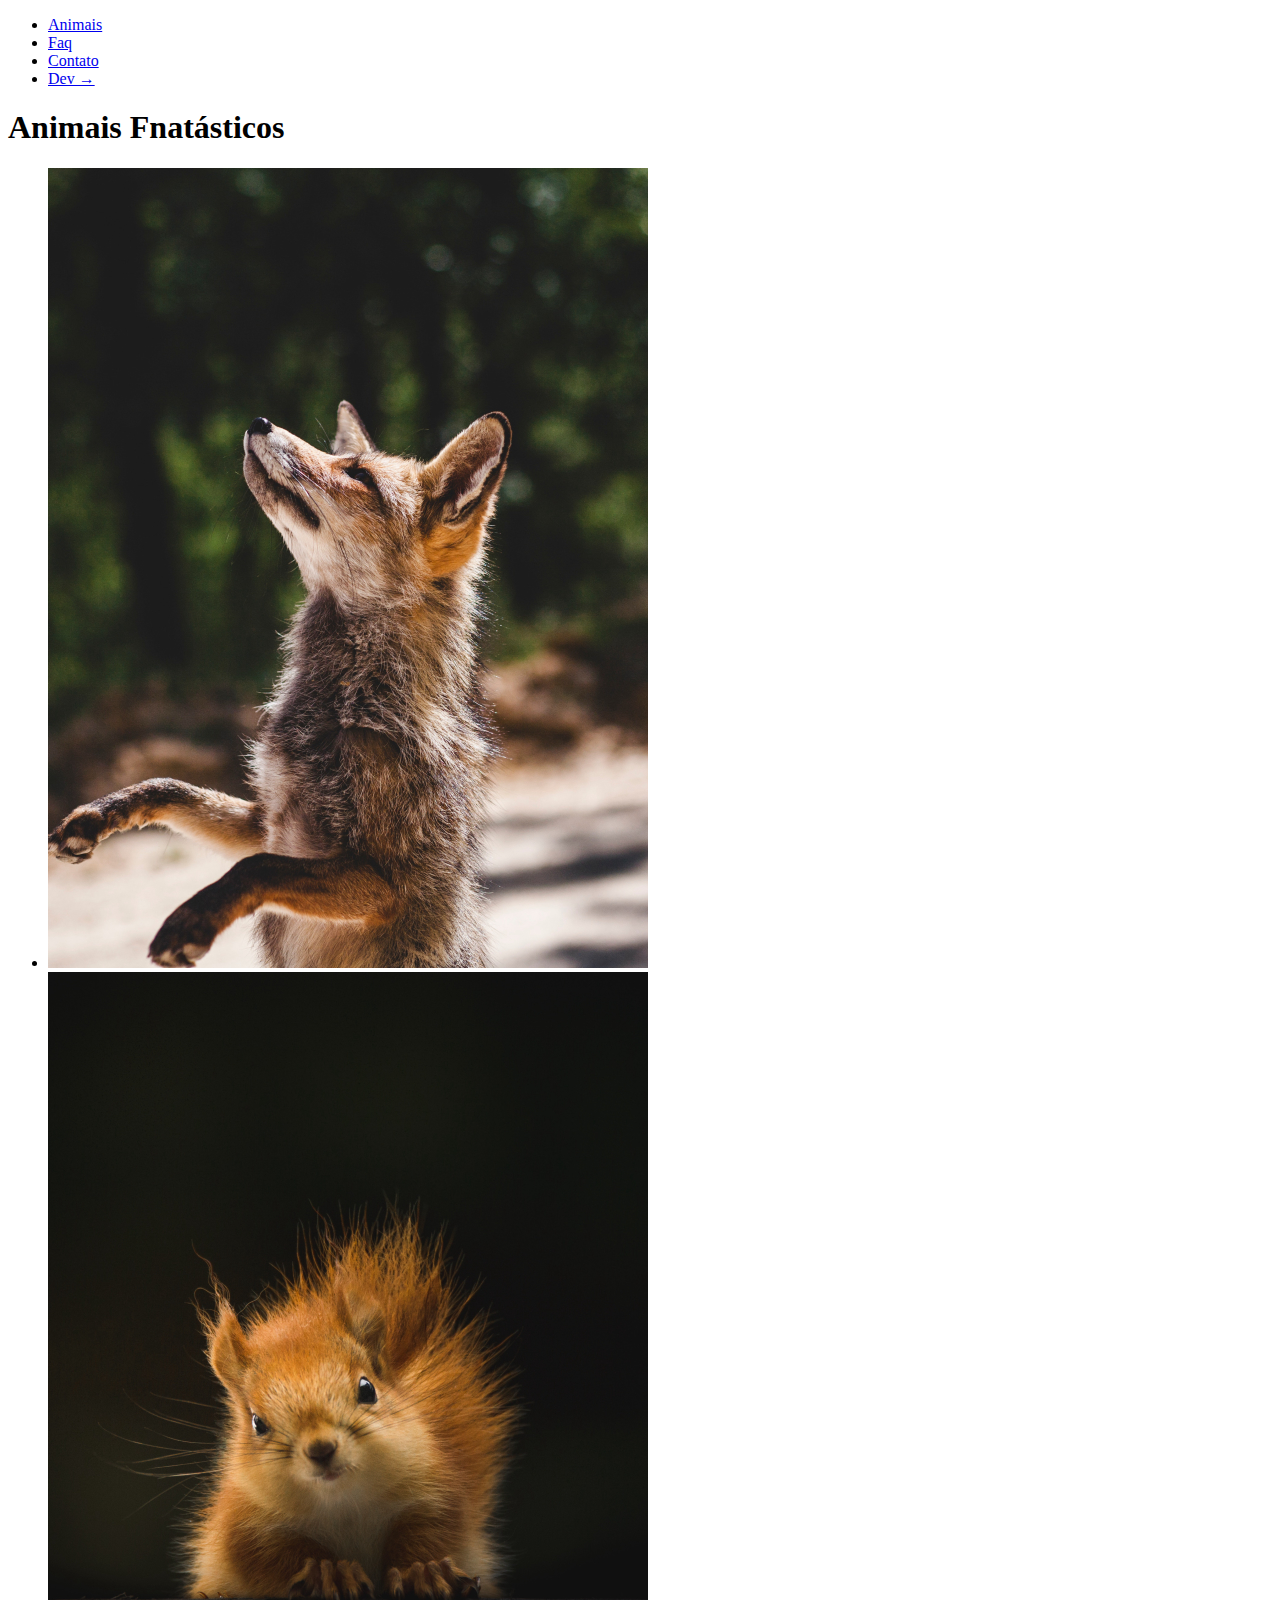
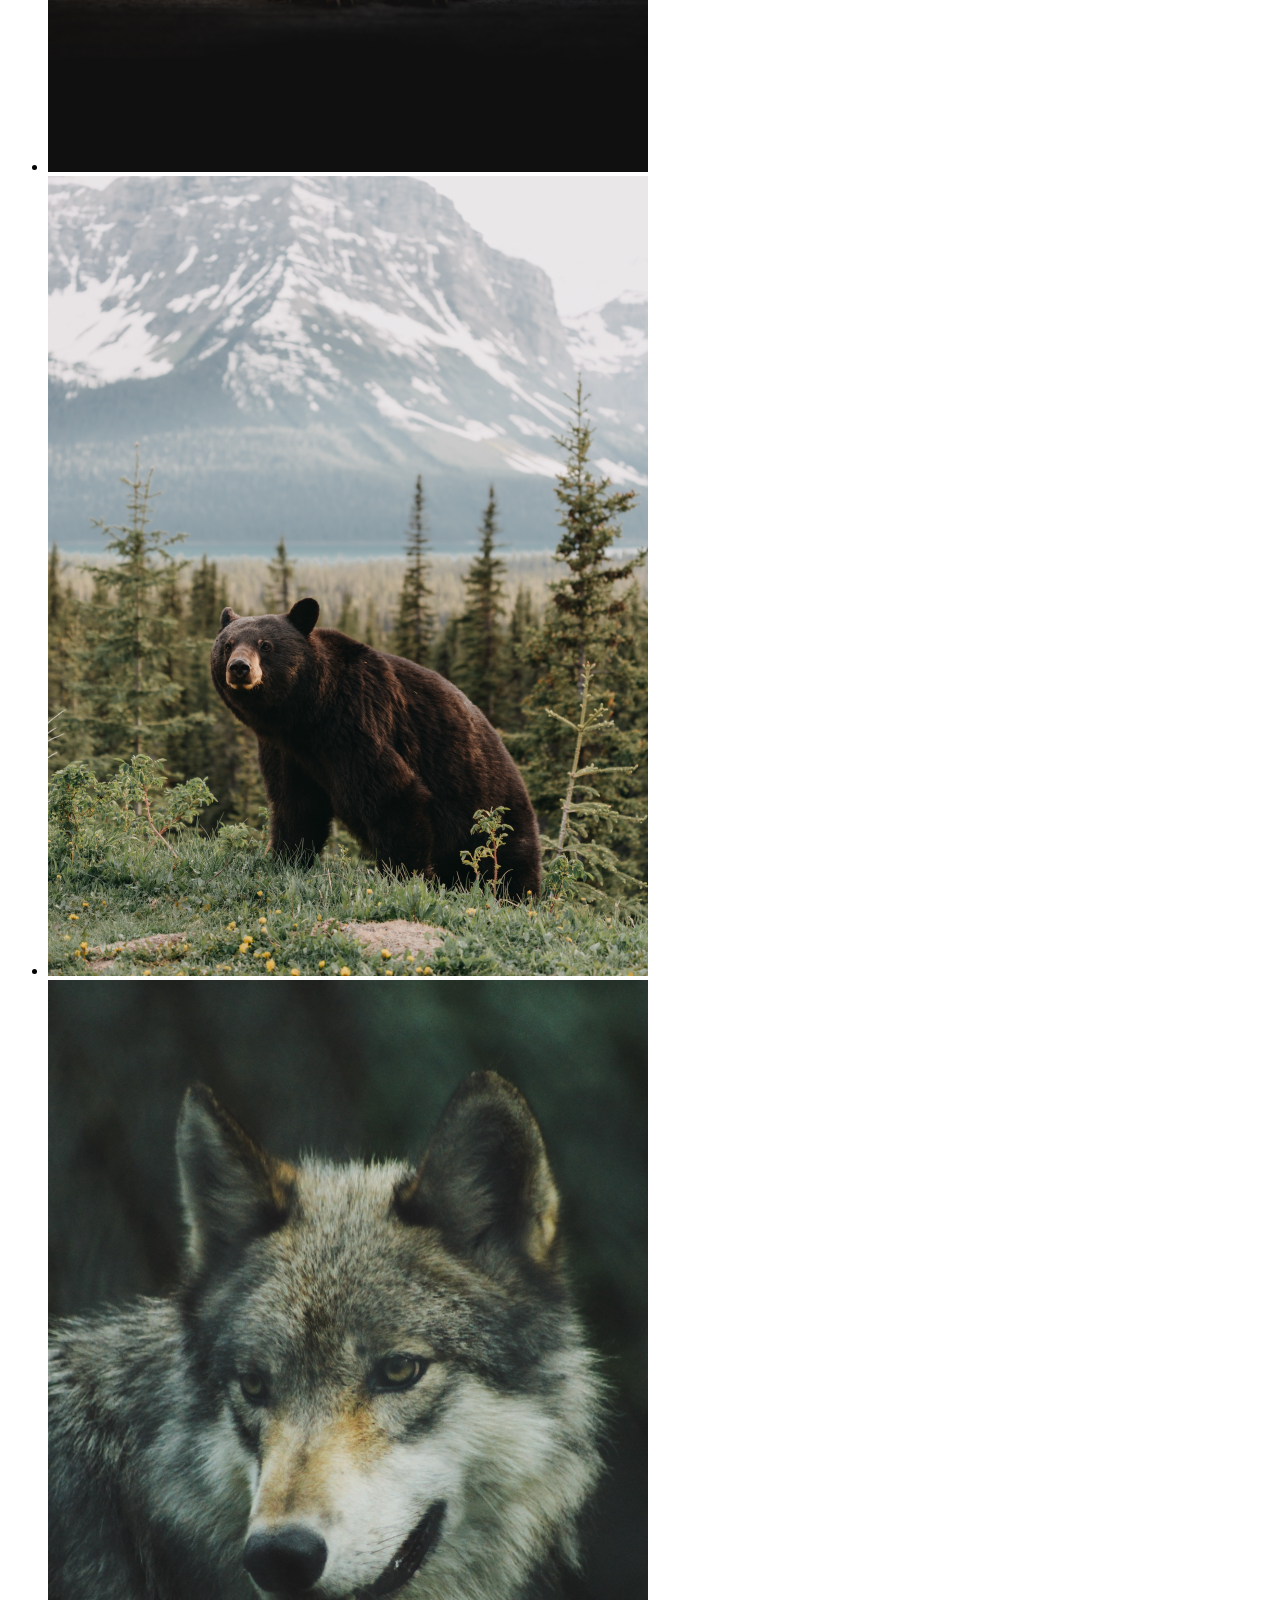
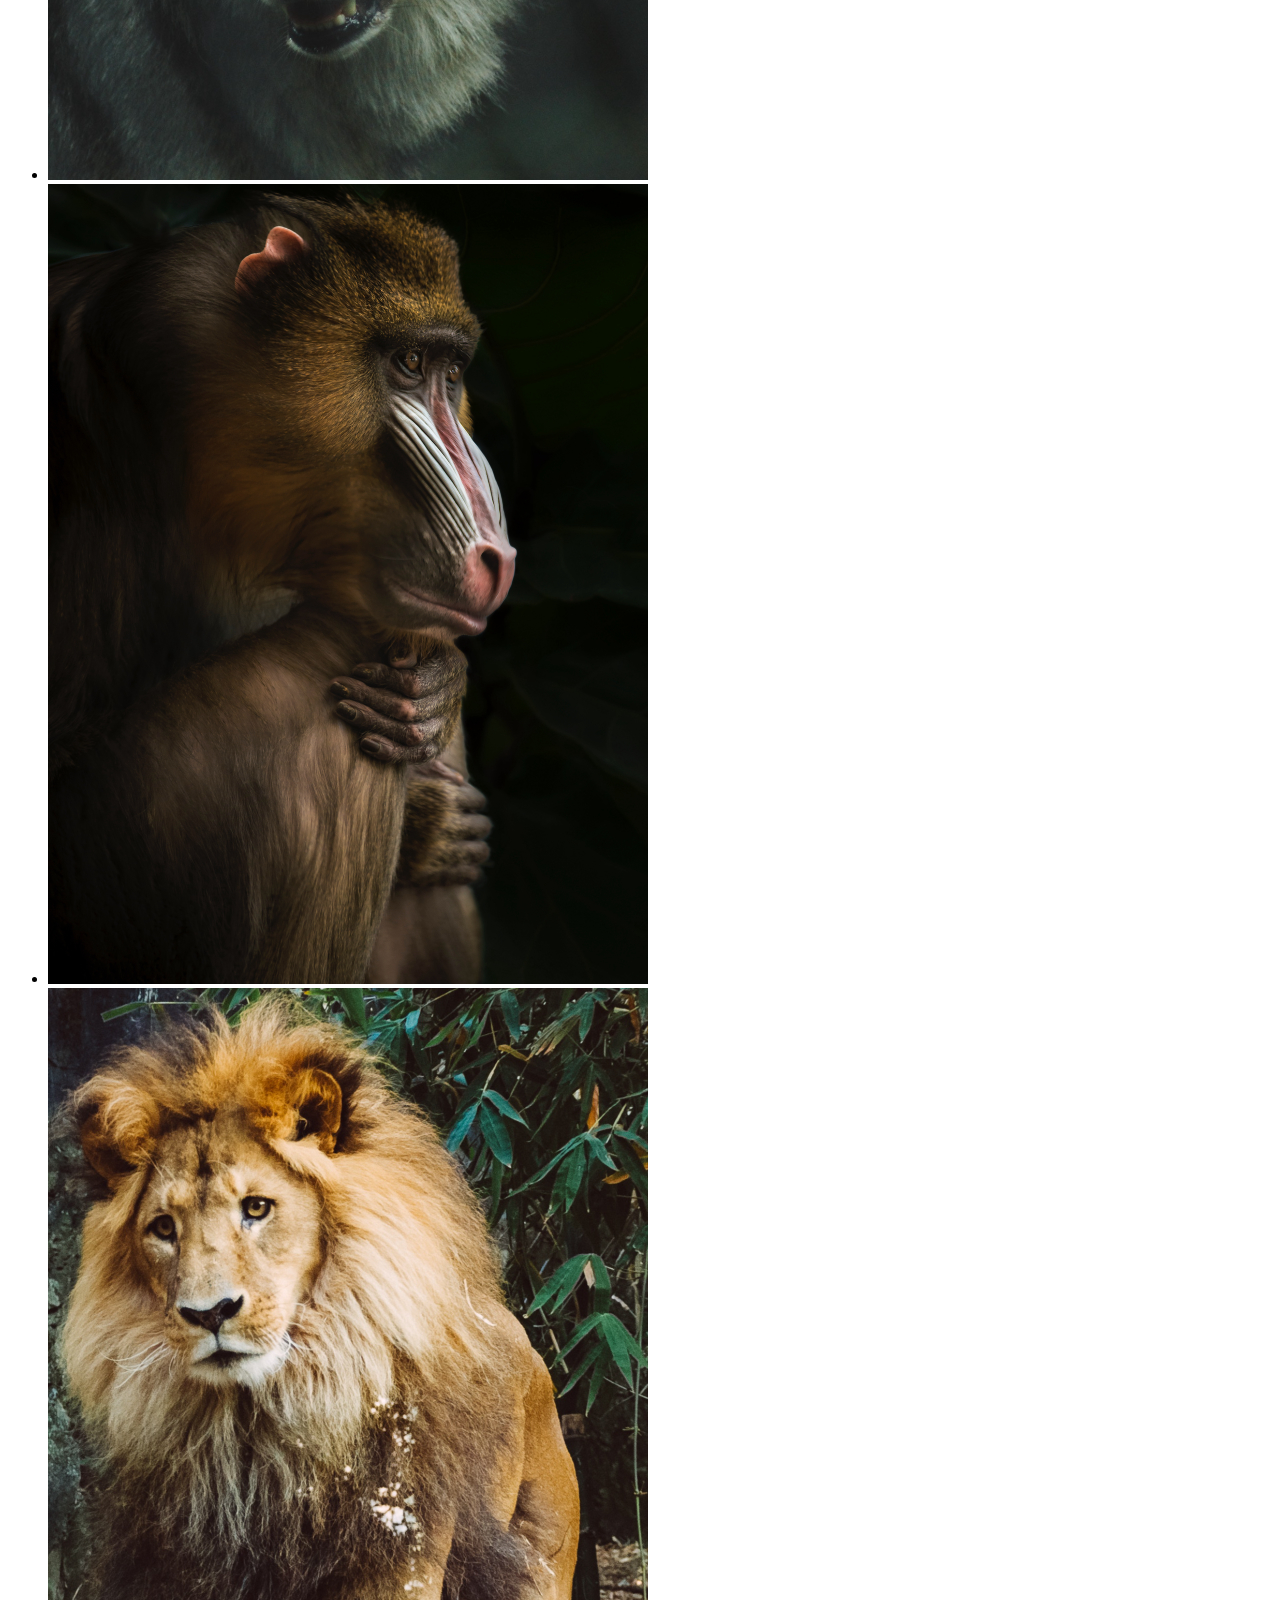
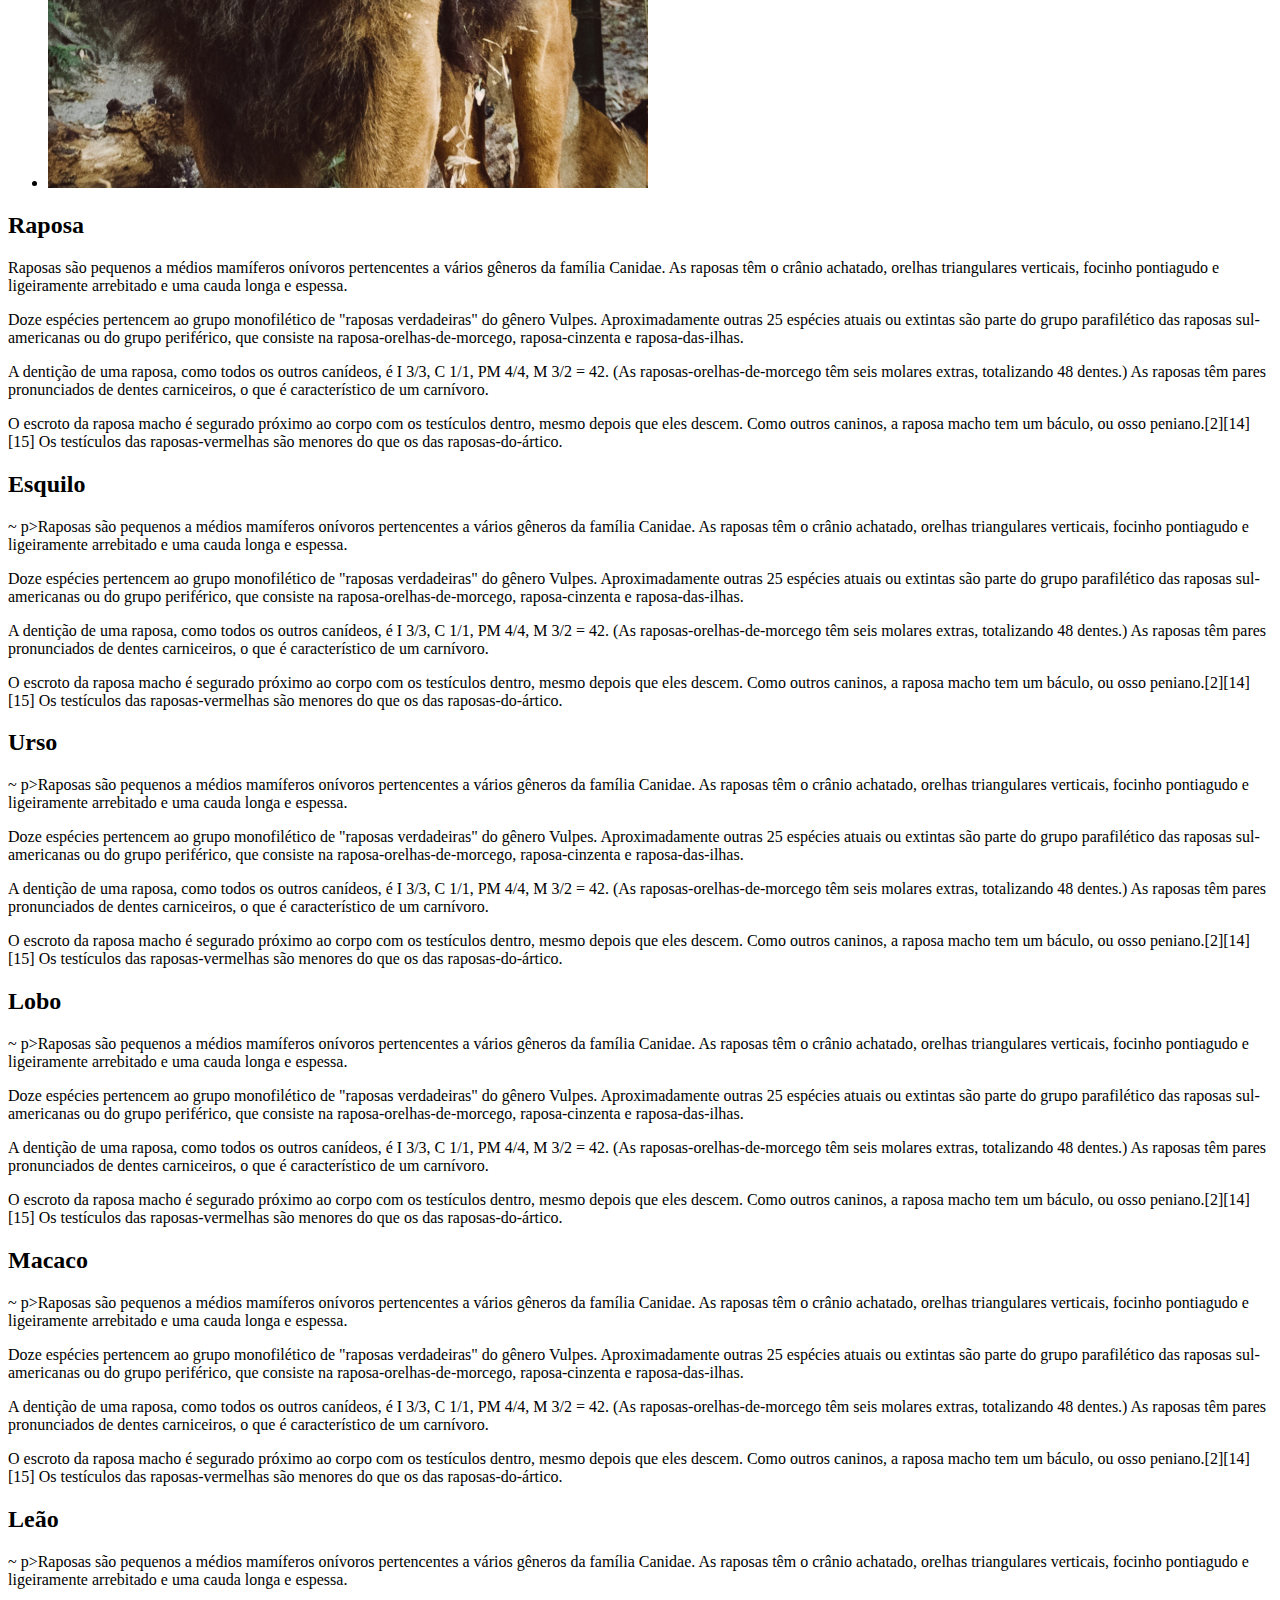
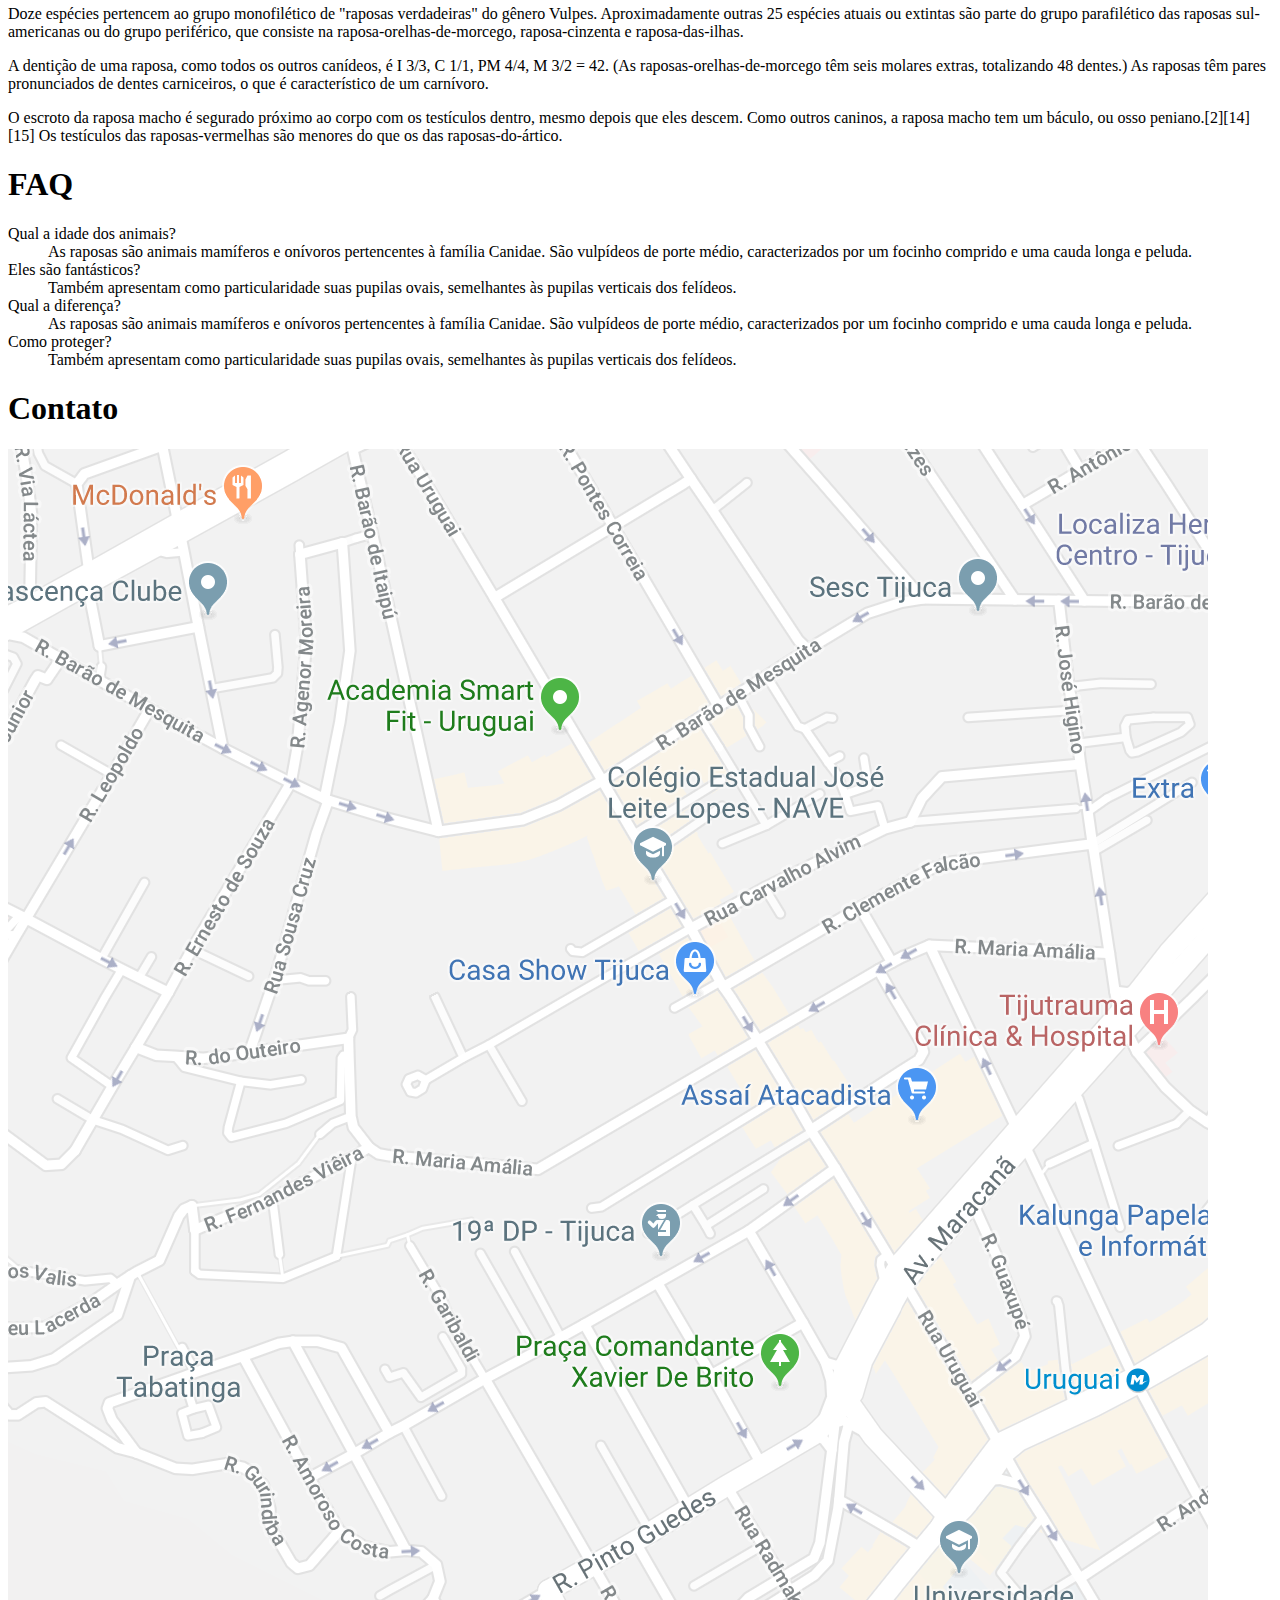
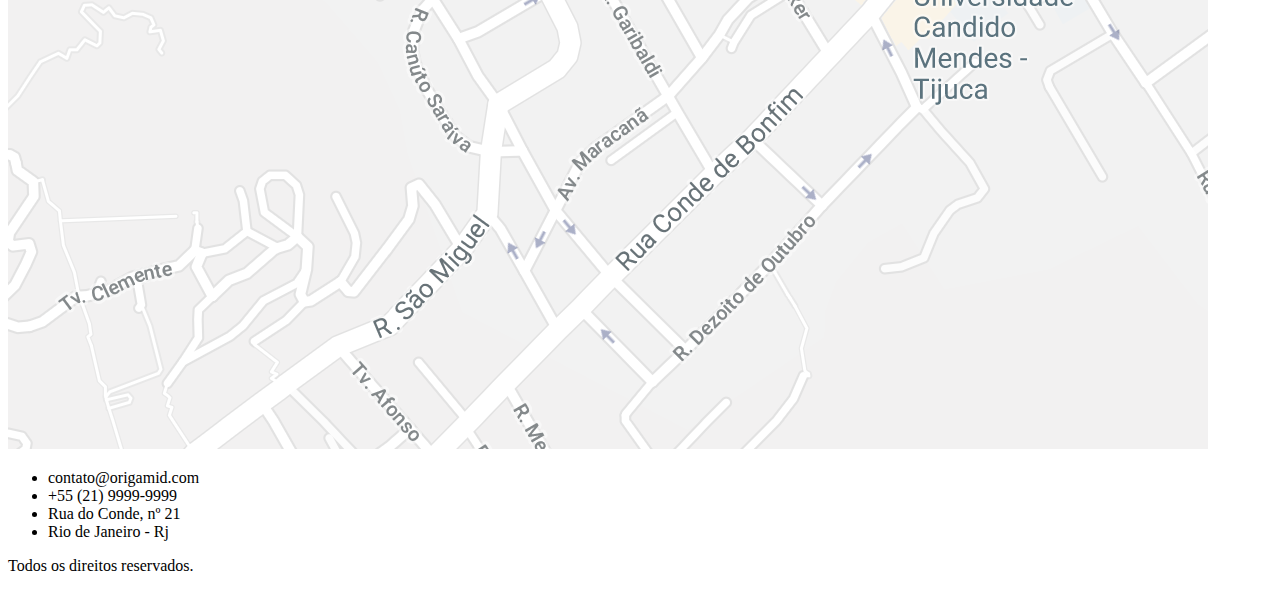
==== index.html @ 4c5915fa "Criação de HTML" ====
<!DOCTYPE html>
<html lang="pt-br">
<head>
  <meta charset="UTF-8">
  <meta http-equiv="X-UA-Compatible" content="IE=edge">
  <meta name="viewport" content="width=device-width, initial-scale=1.0">
  <title>Animais Fantásticos</title>
  <link rel="stylesheet" href="/css/style.css">
</head>
<body>
  <nav>
    <ul>
      <li><a href="#animais">Animais</a></li>
      <li><a href="#faq">Faq</a></li>
      <li><a href="#contato">Contato</a></li>
      <li><a href="https://github.com/opkwelvy">Dev →</a></li>
    </ul>
  </nav>
  <section class="grid-section animais" id="animais">
    <h1 class="titulo">Animais Fnatásticos</h1>
    <ul>
      <li>
        <img src="./img/imagem1.jpg" alt="">
      </li>
      <li>
        <img src="./img/imagem2.jpg" alt="">
      </li>
      <li>
        <img src="./img/imagem3.jpg" alt="">
      </li>
      <li>
        <img src="./img/imagem4.jpg" alt="">
      </li>
      <li>
        <img src="./img/imagem5.jpg" alt="">
      </li>
      <li>
        <img src="./img/imagem6.jpg" alt="">
      </li>
    </ul>
    <div class="animais-descricao">
      <section>
        <h2>Raposa</h2>
        <p>Raposas são pequenos a médios mamíferos onívoros pertencentes a vários gêneros da família Canidae. As raposas têm o crânio achatado, orelhas triangulares verticais, focinho pontiagudo e ligeiramente arrebitado e uma cauda longa e espessa.</p>
        <p>Doze espécies pertencem ao grupo monofilético de "raposas verdadeiras" do gênero Vulpes. Aproximadamente outras 25 espécies atuais ou extintas são parte do grupo parafilético das raposas sul-americanas ou do grupo periférico, que consiste na raposa-orelhas-de-morcego, raposa-cinzenta e raposa-das-ilhas.</p>
        <p>A dentição de uma raposa, como todos os outros canídeos, é I 3/3, C 1/1, PM 4/4, M 3/2 = 42. (As raposas-orelhas-de-morcego têm seis molares extras, totalizando 48 dentes.) As raposas têm pares pronunciados de dentes carniceiros, o que é característico de um carnívoro. </p>
        <p>O escroto da raposa macho é segurado próximo ao corpo com os testículos dentro, mesmo depois que eles descem. Como outros caninos, a raposa macho tem um báculo, ou osso peniano.[2][14][15] Os testículos das raposas-vermelhas são menores do que os das raposas-do-ártico.</p>
      </section>
      <section>
        <h2>Esquilo</h2>~
        p>Raposas são pequenos a médios mamíferos onívoros pertencentes a vários gêneros da família Canidae. As raposas têm o crânio achatado, orelhas triangulares verticais, focinho pontiagudo e ligeiramente arrebitado e uma cauda longa e espessa.</p>
        <p>Doze espécies pertencem ao grupo monofilético de "raposas verdadeiras" do gênero Vulpes. Aproximadamente outras 25 espécies atuais ou extintas são parte do grupo parafilético das raposas sul-americanas ou do grupo periférico, que consiste na raposa-orelhas-de-morcego, raposa-cinzenta e raposa-das-ilhas.</p>
        <p>A dentição de uma raposa, como todos os outros canídeos, é I 3/3, C 1/1, PM 4/4, M 3/2 = 42. (As raposas-orelhas-de-morcego têm seis molares extras, totalizando 48 dentes.) As raposas têm pares pronunciados de dentes carniceiros, o que é característico de um carnívoro. </p>
        <p>O escroto da raposa macho é segurado próximo ao corpo com os testículos dentro, mesmo depois que eles descem. Como outros caninos, a raposa macho tem um báculo, ou osso peniano.[2][14][15] Os testículos das raposas-vermelhas são menores do que os das raposas-do-ártico.</p>
      </section>
      <section>
        <h2>Urso</h2>~
        p>Raposas são pequenos a médios mamíferos onívoros pertencentes a vários gêneros da família Canidae. As raposas têm o crânio achatado, orelhas triangulares verticais, focinho pontiagudo e ligeiramente arrebitado e uma cauda longa e espessa.</p>
        <p>Doze espécies pertencem ao grupo monofilético de "raposas verdadeiras" do gênero Vulpes. Aproximadamente outras 25 espécies atuais ou extintas são parte do grupo parafilético das raposas sul-americanas ou do grupo periférico, que consiste na raposa-orelhas-de-morcego, raposa-cinzenta e raposa-das-ilhas.</p>
        <p>A dentição de uma raposa, como todos os outros canídeos, é I 3/3, C 1/1, PM 4/4, M 3/2 = 42. (As raposas-orelhas-de-morcego têm seis molares extras, totalizando 48 dentes.) As raposas têm pares pronunciados de dentes carniceiros, o que é característico de um carnívoro. </p>
        <p>O escroto da raposa macho é segurado próximo ao corpo com os testículos dentro, mesmo depois que eles descem. Como outros caninos, a raposa macho tem um báculo, ou osso peniano.[2][14][15] Os testículos das raposas-vermelhas são menores do que os das raposas-do-ártico.</p>
      </section>
      <section>
        <h2>Lobo</h2>~
        p>Raposas são pequenos a médios mamíferos onívoros pertencentes a vários gêneros da família Canidae. As raposas têm o crânio achatado, orelhas triangulares verticais, focinho pontiagudo e ligeiramente arrebitado e uma cauda longa e espessa.</p>
        <p>Doze espécies pertencem ao grupo monofilético de "raposas verdadeiras" do gênero Vulpes. Aproximadamente outras 25 espécies atuais ou extintas são parte do grupo parafilético das raposas sul-americanas ou do grupo periférico, que consiste na raposa-orelhas-de-morcego, raposa-cinzenta e raposa-das-ilhas.</p>
        <p>A dentição de uma raposa, como todos os outros canídeos, é I 3/3, C 1/1, PM 4/4, M 3/2 = 42. (As raposas-orelhas-de-morcego têm seis molares extras, totalizando 48 dentes.) As raposas têm pares pronunciados de dentes carniceiros, o que é característico de um carnívoro. </p>
        <p>O escroto da raposa macho é segurado próximo ao corpo com os testículos dentro, mesmo depois que eles descem. Como outros caninos, a raposa macho tem um báculo, ou osso peniano.[2][14][15] Os testículos das raposas-vermelhas são menores do que os das raposas-do-ártico.</p>
      </section>
      <section>
        <h2>Macaco</h2>~
        p>Raposas são pequenos a médios mamíferos onívoros pertencentes a vários gêneros da família Canidae. As raposas têm o crânio achatado, orelhas triangulares verticais, focinho pontiagudo e ligeiramente arrebitado e uma cauda longa e espessa.</p>
        <p>Doze espécies pertencem ao grupo monofilético de "raposas verdadeiras" do gênero Vulpes. Aproximadamente outras 25 espécies atuais ou extintas são parte do grupo parafilético das raposas sul-americanas ou do grupo periférico, que consiste na raposa-orelhas-de-morcego, raposa-cinzenta e raposa-das-ilhas.</p>
        <p>A dentição de uma raposa, como todos os outros canídeos, é I 3/3, C 1/1, PM 4/4, M 3/2 = 42. (As raposas-orelhas-de-morcego têm seis molares extras, totalizando 48 dentes.) As raposas têm pares pronunciados de dentes carniceiros, o que é característico de um carnívoro. </p>
        <p>O escroto da raposa macho é segurado próximo ao corpo com os testículos dentro, mesmo depois que eles descem. Como outros caninos, a raposa macho tem um báculo, ou osso peniano.[2][14][15] Os testículos das raposas-vermelhas são menores do que os das raposas-do-ártico.</p>
      </section>
      <section>
        <h2>Leão</h2>~
        p>Raposas são pequenos a médios mamíferos onívoros pertencentes a vários gêneros da família Canidae. As raposas têm o crânio achatado, orelhas triangulares verticais, focinho pontiagudo e ligeiramente arrebitado e uma cauda longa e espessa.</p>
        <p>Doze espécies pertencem ao grupo monofilético de "raposas verdadeiras" do gênero Vulpes. Aproximadamente outras 25 espécies atuais ou extintas são parte do grupo parafilético das raposas sul-americanas ou do grupo periférico, que consiste na raposa-orelhas-de-morcego, raposa-cinzenta e raposa-das-ilhas.</p>
        <p>A dentição de uma raposa, como todos os outros canídeos, é I 3/3, C 1/1, PM 4/4, M 3/2 = 42. (As raposas-orelhas-de-morcego têm seis molares extras, totalizando 48 dentes.) As raposas têm pares pronunciados de dentes carniceiros, o que é característico de um carnívoro. </p>
        <p>O escroto da raposa macho é segurado próximo ao corpo com os testículos dentro, mesmo depois que eles descem. Como outros caninos, a raposa macho tem um báculo, ou osso peniano.[2][14][15] Os testículos das raposas-vermelhas são menores do que os das raposas-do-ártico.</p>
      </section>
    </div>
  </section>
  <section class="grid-section faq" id="faq">
    <h1>FAQ</h1>
    <dl>
      <dt>Qual a idade dos animais?</dt>
      <dd>As raposas são animais mamíferos e onívoros pertencentes à família Canidae. São vulpídeos de porte médio, caracterizados por um focinho comprido e uma cauda longa e peluda.</dd>
      <dt>Eles são fantásticos?</dt>
      <dd>Também apresentam como particularidade suas pupilas ovais, semelhantes às pupilas verticais dos felídeos.</dd>
      <dt>Qual a diferença?</dt>
      <dd>As raposas são animais mamíferos e onívoros pertencentes à família Canidae. São vulpídeos de porte médio, caracterizados por um focinho comprido e uma cauda longa e peluda.</dd>
      <dt>Como proteger?</dt>
      <dd>Também apresentam como particularidade suas pupilas ovais, semelhantes às pupilas verticais dos felídeos.</dd>
    </dl>
  </section>
  <section class="grid-section contato" id="contato">
    <h1>Contato</h1>
    <div class="mapa">
      <img src="./img/mapa.png">
    </div>
    <ul class="dados">
      <li>contato@origamid.com</li>
      <li>+55 (21) 9999-9999</li>
      <li>Rua do Conde,  nº 21</li>
      <li>Rio de Janeiro - Rj</li>
    </ul>
  </section>
  <footer class="copy">
    <p>Todos os direitos reservados.</p>
  </footer>
  <script src="./script.js"></script>
</body>
</html>
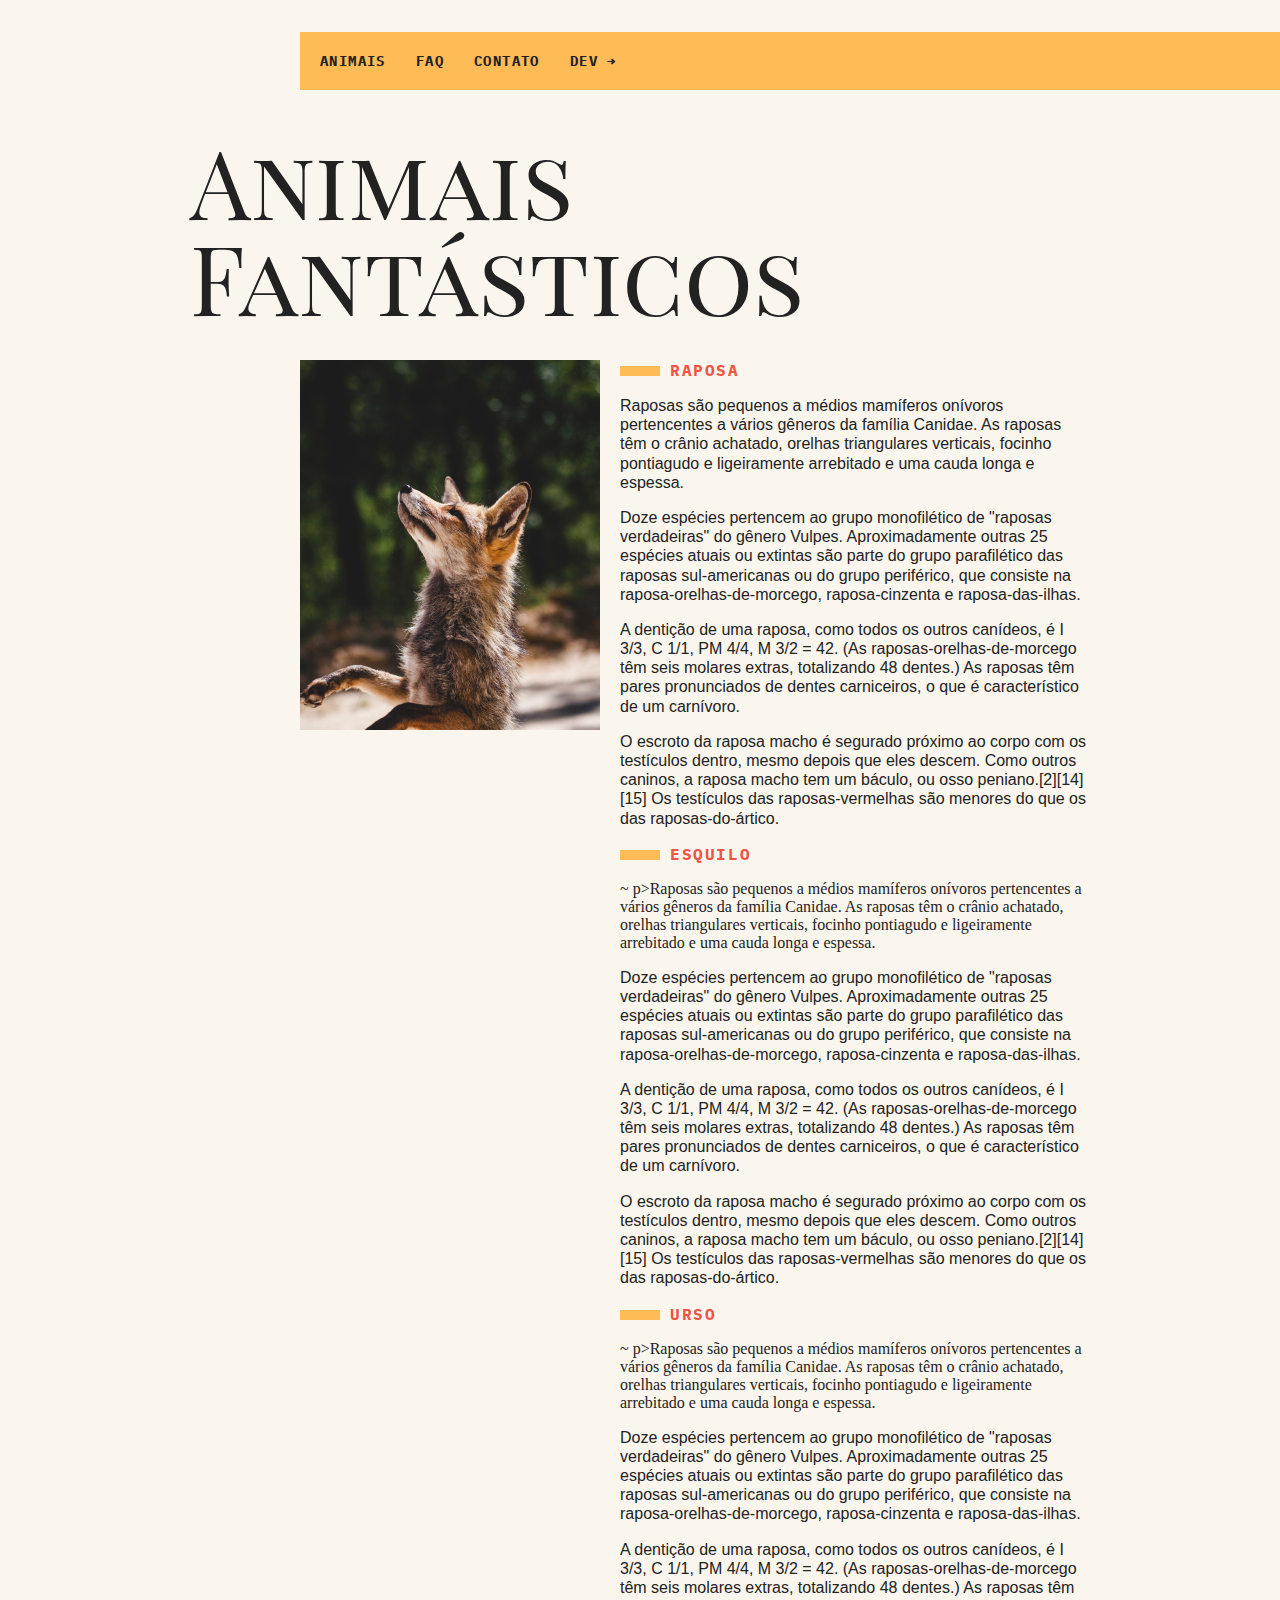
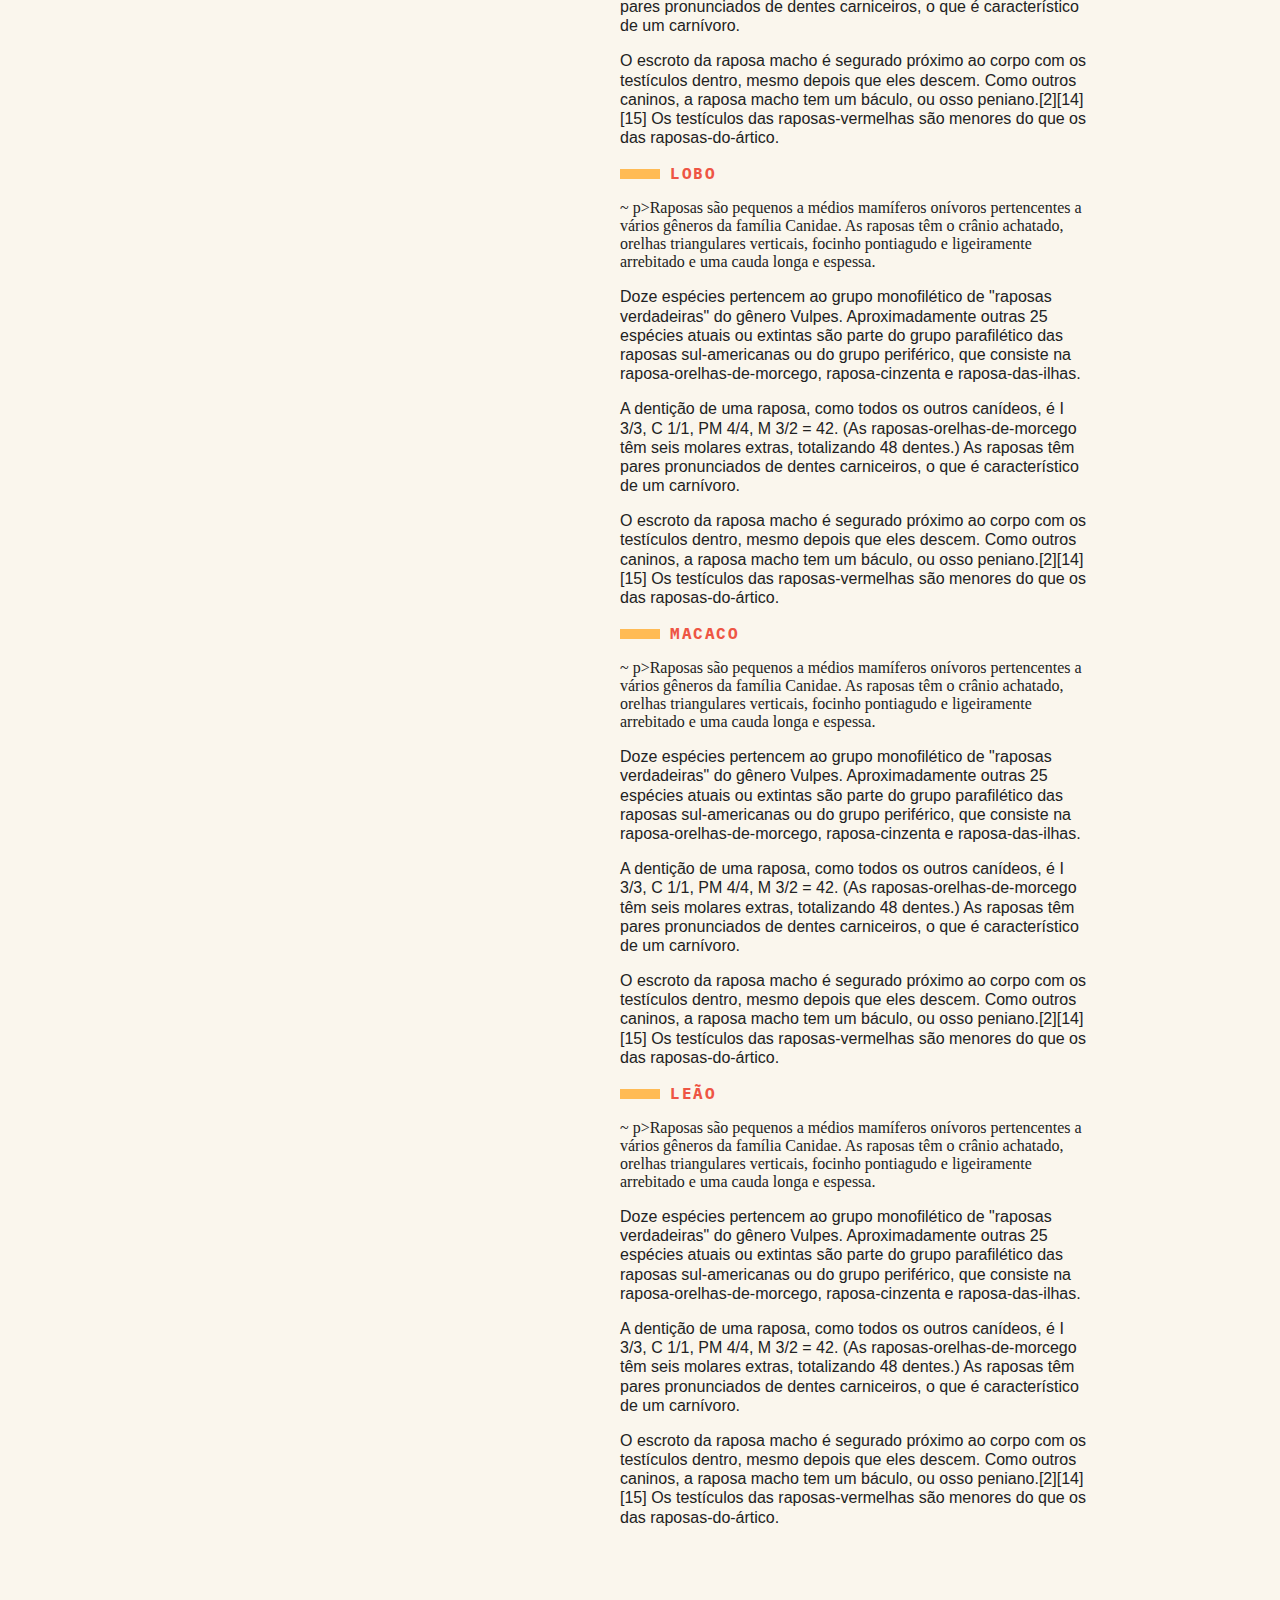
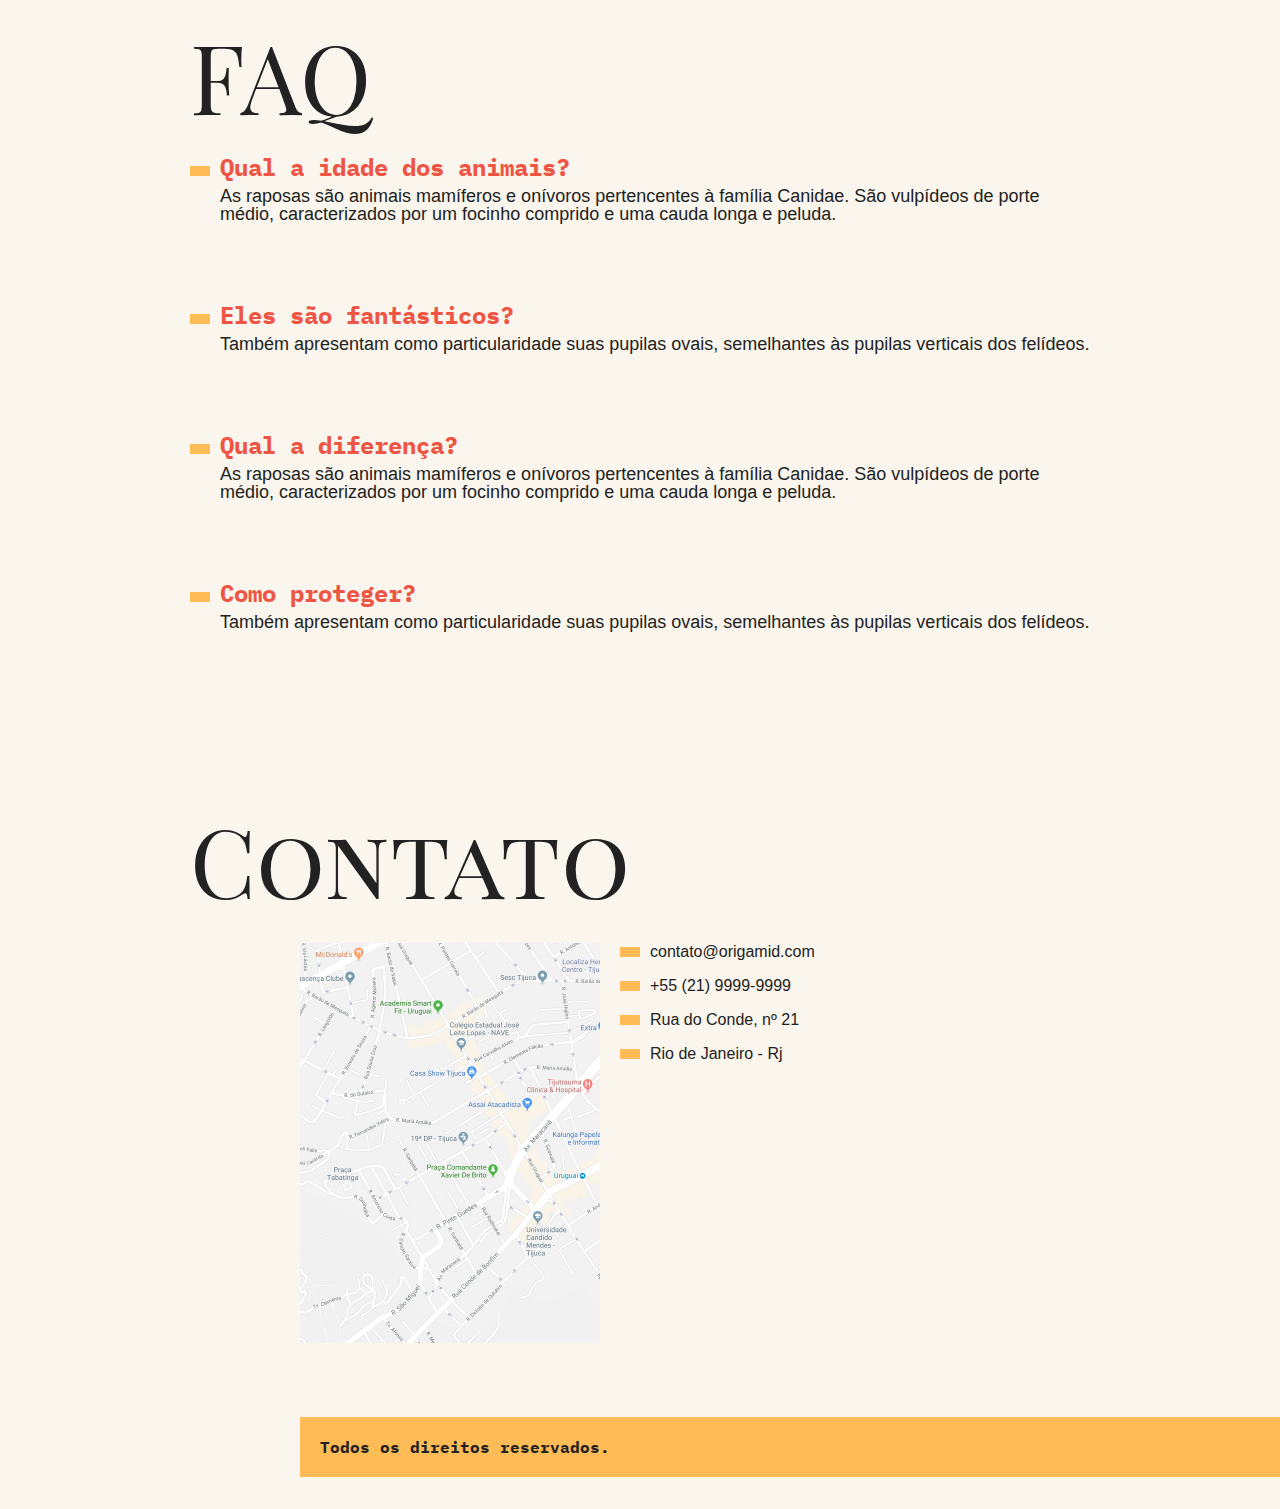
==== commit dfbe873c: "HTML E CSS finalizados" ====
--- a/index.html
+++ b/index.html
@@ -5,10 +5,11 @@
   <meta http-equiv="X-UA-Compatible" content="IE=edge">
   <meta name="viewport" content="width=device-width, initial-scale=1.0">
   <title>Animais Fantásticos</title>
-  <link rel="stylesheet" href="/css/style.css">
+  <link rel="preconnect" href="https://fonts.googleapis.com"><link rel="preconnect" href="https://fonts.gstatic.com" crossorigin><link href="https://fonts.googleapis.com/css2?family=IBM+Plex+Mono:wght@400;500;600;700&family=Playfair+Display+SC:wght@400;500;600;700&display=swap" rel="stylesheet">
+  <link href="./css/style.css" rel="stylesheet">
 </head>
 <body>
-  <nav>
+  <nav class="menu">
     <ul>
       <li><a href="#animais">Animais</a></li>
       <li><a href="#faq">Faq</a></li>
@@ -17,8 +18,8 @@
     </ul>
   </nav>
   <section class="grid-section animais" id="animais">
-    <h1 class="titulo">Animais Fnatásticos</h1>
-    <ul>
+    <h1 class="titulo">Animais Fantásticos</h1>
+    <ul class="animais-lista">
       <li>
         <img src="./img/imagem1.jpg" alt="">
       </li>
@@ -84,8 +85,8 @@
     </div>
   </section>
   <section class="grid-section faq" id="faq">
-    <h1>FAQ</h1>
-    <dl>
+    <h class="titulo">FAQ</h1>
+    <dl class="faq-lista">
       <dt>Qual a idade dos animais?</dt>
       <dd>As raposas são animais mamíferos e onívoros pertencentes à família Canidae. São vulpídeos de porte médio, caracterizados por um focinho comprido e uma cauda longa e peluda.</dd>
       <dt>Eles são fantásticos?</dt>
@@ -97,7 +98,7 @@
     </dl>
   </section>
   <section class="grid-section contato" id="contato">
-    <h1>Contato</h1>
+    <h1 class="titulo">Contato</h1>
     <div class="mapa">
       <img src="./img/mapa.png">
     </div>
--- a/css/style.css
+++ b/css/style.css
@@ -0,0 +1,194 @@
+body,
+h1,
+h2,
+h3,
+ul,
+li,
+p,
+dd,
+dt,
+dl{
+  margin: 0px;
+  padding: 0px;
+}
+img{
+  display: block;
+  max-width: 100%;
+}
+ul{
+  list-style: none;
+}
+body{
+  background-color: #faf6ed;
+  color: #222;
+  -webkit-font-smoonthing: antialiased;
+  display: grid;
+  grid-template-columns: 1fr 120px minmax(300px, 800px) 1fr;
+}
+.menu{
+  grid-column: 3 / 5;
+  margin-top: 2rem;
+  margin-bottom: 2rem;
+  background-color: #fb5;
+}
+.menu ul{
+  display: flex;
+  flex-wrap: wrap;
+   padding: 10px;
+}
+.menu li a{
+  display: block;
+  padding: 10px;
+  margin-right: 10px;
+  color: #222;
+  text-decoration: none;
+  font-family: 'IBM Plex mono', monospace;
+  font-weight: bold;
+  text-transform: uppercase;
+  font-size: 0.875rem;
+  letter-spacing: .1em;
+}
+.grid-section{
+  grid-column: 2/4;
+  width: 100%;
+  box-sizing: border-box;
+  padding: 10px;
+  display: grid;
+  grid-template-columns: 90px 300px 1fr;
+  grid-gap: 20px;
+  margin-bottom: 4rem;
+}
+.titulo{
+  font-family: 'Playfair Display SC', Georgia ;
+  font-size: 6rem;
+  line-height: 1;
+  font-weight: 400;
+  margin-bottom: 1rem;
+  grid-column: 1/4;
+}
+.animais h2{
+  font-family: 'IBM Plex Mono', monospace;
+  font-size: 1rem;
+  text-transform:uppercase;
+  letter-spacing: .1em; 
+  margin-bottom: 1rem;
+  color: #e54
+}
+.animais h2::before{
+  content: "";
+  display: inline-block;
+  width: 40px;
+  height: 10px;
+  margin-right: 10px;
+  background-color: #fb5;
+}
+.animais p{
+  font-family: Helvetica, Arial;
+  line-height: 1.2;
+  margin-bottom: 1rem;
+}
+.animais-lista{
+  height: 370px;
+  overflow-y: scroll;
+  grid-column: 2;
+}
+.animais-lista::-webkit-scrollbar{
+  width:18px;
+}
+.animais-lista::-webkit-scrollbar-thumb{
+  background-color: #fb5;
+  border-left: 4px solid #faf6ed;
+  border-right: 4px solid #faf6ed;
+  border-radius: 10px;
+}
+.animais-lista::-webkit-scrollbar-track{
+  background-color: #faf6ed;
+}
+.animais-descreicao{
+  grid-column: 3;
+}
+.animais-descreicao section{
+  margin-bottom: 3rem;
+}
+.faq-lista{
+  grid-column: 2/4;
+}
+.faq-lista dt{
+  font-family: 'IBM Plex Mono', monospace;
+  font-weight: bold;
+  margin-top: 2rem;
+  margin-bottom: .5rem;
+  color: #E54;
+  font-size: 1.5rem;
+}
+.faq-lista dt::before{
+  content: "";
+  display: inline-block;
+  width: 20px;
+  height: 10px;
+  margin-right: 10px;
+  background-color: #fb5;
+  
+}
+.faq-lista dd{
+  font-size: 1.125rem;
+  font-family: Helvetica, Arial;
+  margin-bottom: 5rem;
+  margin-left: 30px
+}
+.mapa{
+  grid-column: 2;
+}
+.dados{
+  grid-column: 3;
+}
+.dados li{
+  margin-bottom: 1rem;
+  font-family: Helvetica, Arial;
+
+}
+.dados li::before{
+  content: '';
+  display: inline-block;
+  width: 20px;
+  height: 10px;
+  margin-right: 10px;
+  background-color: #fb5;
+}
+.copy{
+ margin-bottom: 2rem;
+ background-color: #fb5;
+  grid-column: 3/5;
+}
+.copy p {
+  padding: 20px;
+  font-family: 'IBM Plex Mono', monospace;
+  font-weight: bold;
+}
+@media (max-width: 700px){
+  body{
+    grid-template-columns: 1fr;
+  }
+  .menu, .grid-section, .copy{
+    grid-column: 1;
+  }
+  .grid-section{
+    grid-template-columns: 100px 1fr;
+    grid-gap: 10px;
+  }
+  .animais-lista{
+    grid-column: 1;
+  }
+  .faq-lista, .dados, .mapa{
+    grid-column: 1/3;
+  }
+  .grid-section h1{
+    font-size: 3rem;
+  }
+  .menu{
+    margin-top: 0px
+  }
+  .copy{
+    margin-bottom: 0px;
+  }
+}